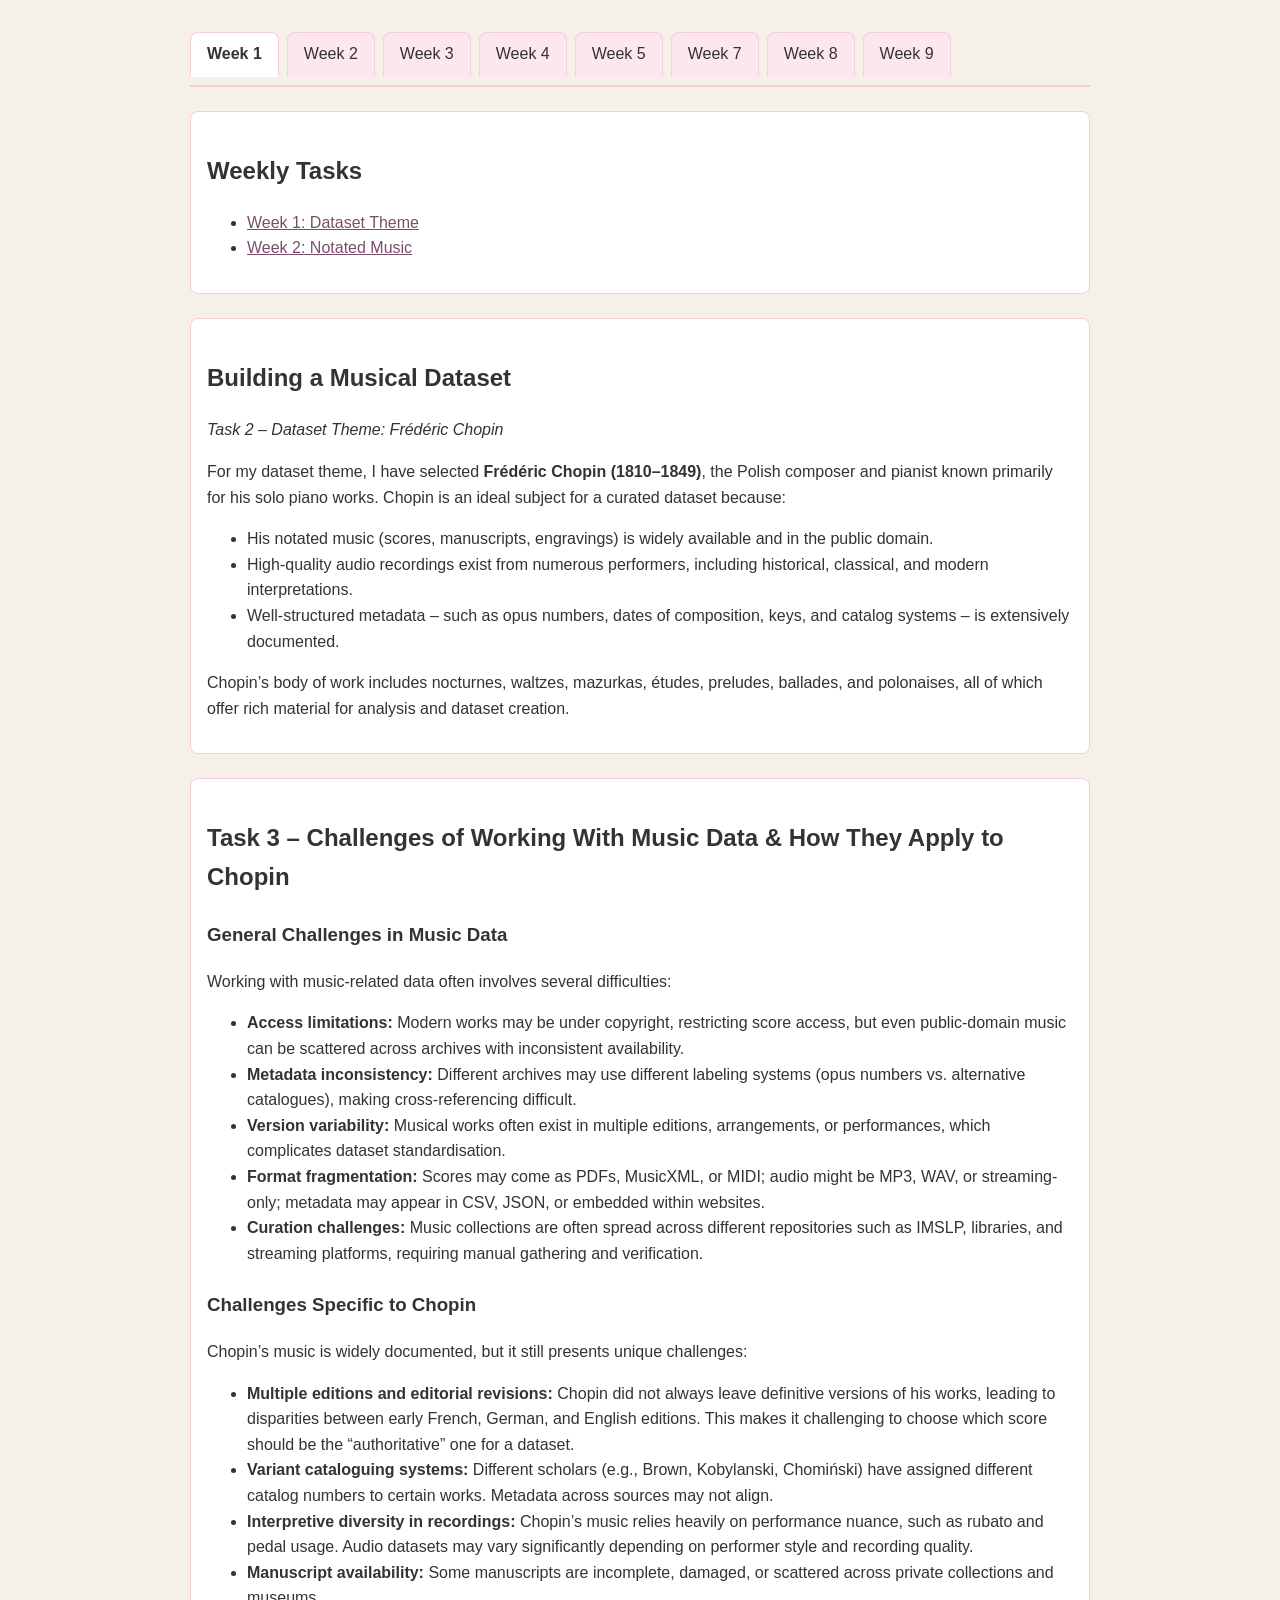
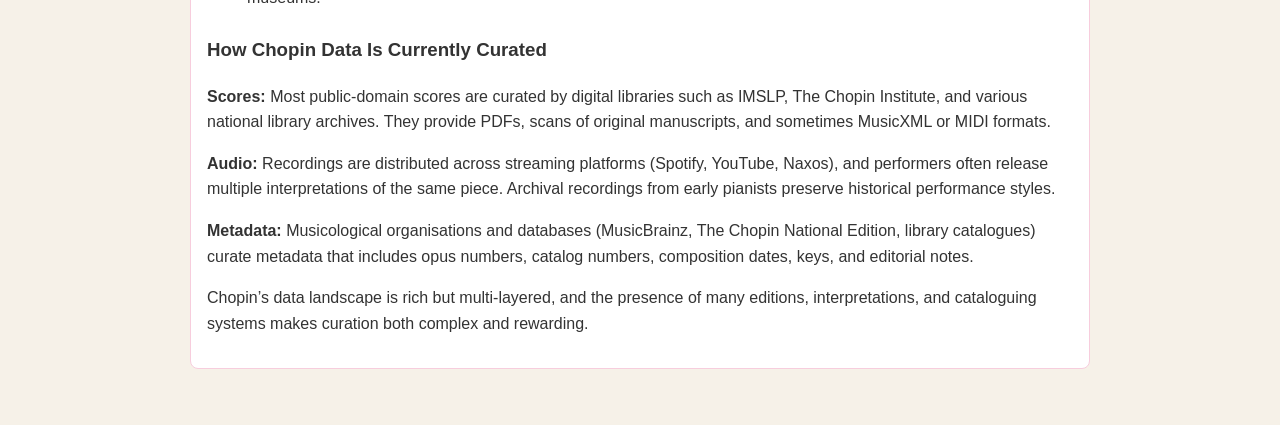
==== index.html @ f95ea47d "Update index.html" ====
<!DOCTYPE html>
<html>
<head>
    <meta charset="UTF-8">
    <title>MCA-2025 – Week 1: Building a Musical Dataset</title>
    <link rel="stylesheet" href="./css/style.css">
</head>

<body>
<main class="content">

    <!-- Tab Navigation -->
    <nav class="tabs">
        <a href="index.html" class="tab active">Week 1</a>
        <a href="tasks/week2.html" class="tab">Week 2</a>
        <a href="#" class="tab">Week 3</a>
        <a href="#" class="tab">Week 4</a>
        <a href="#" class="tab">Week 5</a>
        <a href="#" class="tab">Week 7</a>
        <a href="#" class="tab">Week 8</a>
        <a href="#" class="tab">Week 9</a>
    </nav>
    <section class="box">
        <h2>Weekly Tasks</h2>
        <ul>
            <li><a href="index.html">Week 1: Dataset Theme</a></li>
            <li><a href="tasks/week2.html">Week 2: Notated Music</a></li>
        </ul>
    </section>

    <section class="box">
        <h1>Building a Musical Dataset</h1>
        <p><em>Task 2 – Dataset Theme: Frédéric Chopin</em></p>

        <p>
            For my dataset theme, I have selected <strong>Frédéric Chopin (1810–1849)</strong>, the Polish composer and pianist
            known primarily for his solo piano works. Chopin is an ideal subject for a curated dataset because:
        </p>

        <ul>
            <li>His notated music (scores, manuscripts, engravings) is widely available and in the public domain.</li>
            <li>High-quality audio recordings exist from numerous performers, including historical, classical, and modern interpretations.</li>
            <li>Well-structured metadata – such as opus numbers, dates of composition, keys, and catalog systems – is extensively documented.</li>
        </ul>

        <p>
            Chopin’s body of work includes nocturnes, waltzes, mazurkas, études, preludes, ballades, and polonaises,
            all of which offer rich material for analysis and dataset creation.
        </p>
    </section>

    <section class="box">
        <h2>Task 3 – Challenges of Working With Music Data &amp; How They Apply to Chopin</h2>

        <h3>General Challenges in Music Data</h3>
        <p>Working with music-related data often involves several difficulties:</p>

        <ul>
            <li>
                <strong>Access limitations:</strong>
                Modern works may be under copyright, restricting score access, but even public-domain music can be scattered
                across archives with inconsistent availability.
            </li>
            <li>
                <strong>Metadata inconsistency:</strong>
                Different archives may use different labeling systems (opus numbers vs. alternative catalogues),
                making cross-referencing difficult.
            </li>
            <li>
                <strong>Version variability:</strong>
                Musical works often exist in multiple editions, arrangements, or performances, which complicates dataset standardisation.
            </li>
            <li>
                <strong>Format fragmentation:</strong>
                Scores may come as PDFs, MusicXML, or MIDI; audio might be MP3, WAV, or streaming-only; metadata may appear
                in CSV, JSON, or embedded within websites.
            </li>
            <li>
                <strong>Curation challenges:</strong>
                Music collections are often spread across different repositories such as IMSLP, libraries, and streaming platforms,
                requiring manual gathering and verification.
            </li>
        </ul>

        <h3>Challenges Specific to Chopin</h3>
        <p>Chopin’s music is widely documented, but it still presents unique challenges:</p>

        <ul>
            <li>
                <strong>Multiple editions and editorial revisions:</strong>
                Chopin did not always leave definitive versions of his works, leading to disparities between early French,
                German, and English editions. This makes it challenging to choose which score should be the “authoritative” one for a dataset.
            </li>
            <li>
                <strong>Variant cataloguing systems:</strong>
                Different scholars (e.g., Brown, Kobylanski, Chomiński) have assigned different catalog numbers to certain works.
                Metadata across sources may not align.
            </li>
            <li>
                <strong>Interpretive diversity in recordings:</strong>
                Chopin’s music relies heavily on performance nuance, such as rubato and pedal usage. Audio datasets may vary
                significantly depending on performer style and recording quality.
            </li>
            <li>
                <strong>Manuscript availability:</strong>
                Some manuscripts are incomplete, damaged, or scattered across private collections and museums.
            </li>
        </ul>

        <h3>How Chopin Data Is Currently Curated</h3>

        <p><strong>Scores:</strong> Most public-domain scores are curated by digital libraries such as IMSLP, The Chopin Institute, and various national library archives. They provide PDFs, scans of original manuscripts, and sometimes MusicXML or MIDI formats.</p>

        <p><strong>Audio:</strong> Recordings are distributed across streaming platforms (Spotify, YouTube, Naxos), and performers often release multiple interpretations of the same piece. Archival recordings from early pianists preserve historical performance styles.</p>

        <p><strong>Metadata:</strong> Musicological organisations and databases (MusicBrainz, The Chopin National Edition, library catalogues) curate metadata that includes opus numbers, catalog numbers, composition dates, keys, and editorial notes.</p>

        <p>
            Chopin’s data landscape is rich but multi-layered, and the presence of many editions, interpretations, and cataloguing systems
            makes curation both complex and rewarding.
        </p>
    </section>

</main>
</body>
</html>
---- css/style.css ----
body {
    background-color: #f6f1e8;   
    color: #333333;              
    font-family: Arial, Helvetica, sans-serif;
    margin: 0;
    padding: 2rem;
    line-height: 1.6;
}

main, .content {
    max-width: 900px;
    margin: auto;
}

nav.tabs {
    display: flex;
    gap: 8px;
    border-bottom: 2px solid #f7cddd; 
    margin-bottom: 1.5rem;
    padding-bottom: 0.5rem;
}

nav.tabs a.tab {
    padding: 0.5rem 1rem;
    text-decoration: none;
    border: 1px solid #f7cddd;        
    border-bottom: none;
    background: #fce6ef;             
    border-radius: 8px 8px 0 0;
    color: #333333;                   
    font-weight: 500;
}

nav.tabs a.tab:hover {
    background: #f9dbe7;              
}

nav.tabs a.tab.active {
    background: #ffffff;              
    font-weight: bold;
    border-bottom: 2px solid #ffffff;  
}


h1, h2, h3 {
    color: #333333; 
    margin-top: 1.5rem;
}


img {
    display: block;
    margin: 1rem auto;
    border: 2px solid #f7cddd; 
    max-width: 95%;
}

a {
    color: #7a4e6a; 
}

a:hover {
    color: #b26b8a;
}

.box {
    background: #ffffff;
    border: 1px solid #f7cddd;
    padding: 1rem;
    border-radius: 8px;
    margin: 1.5rem 0;
}
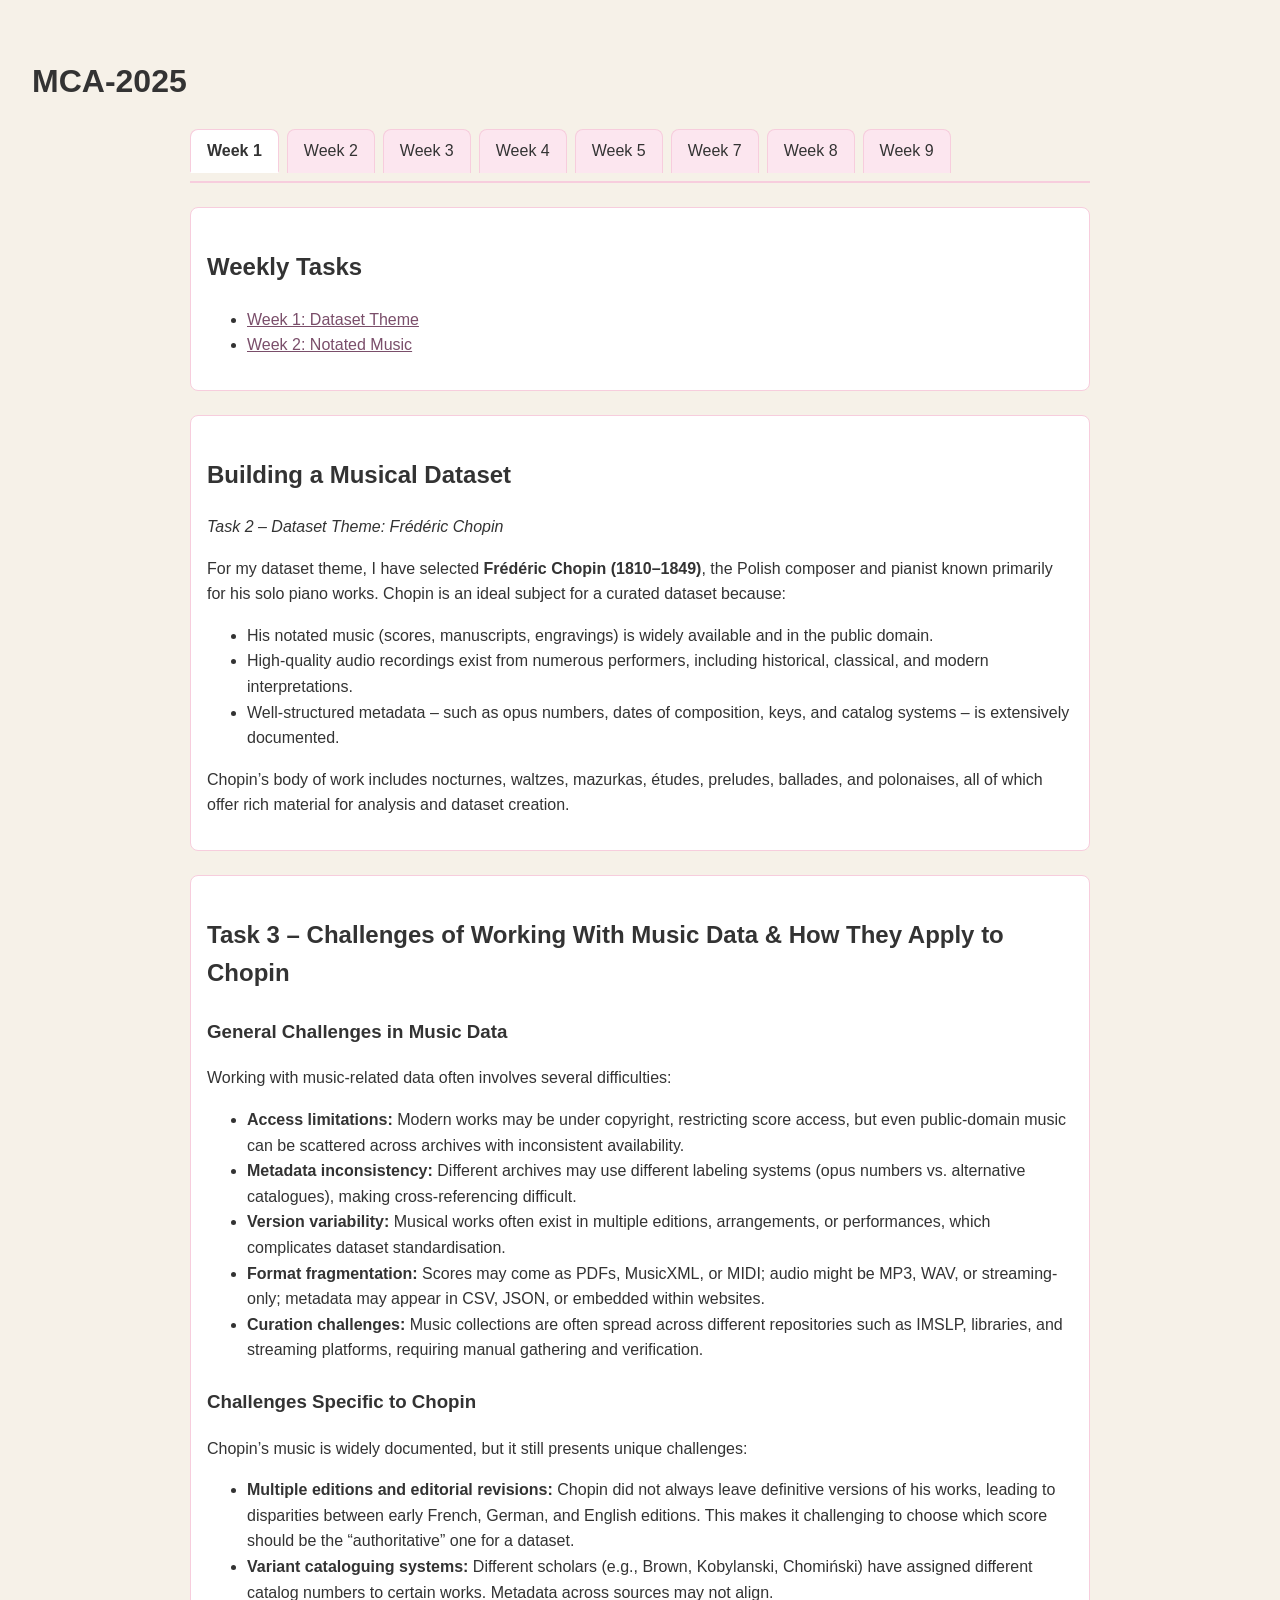
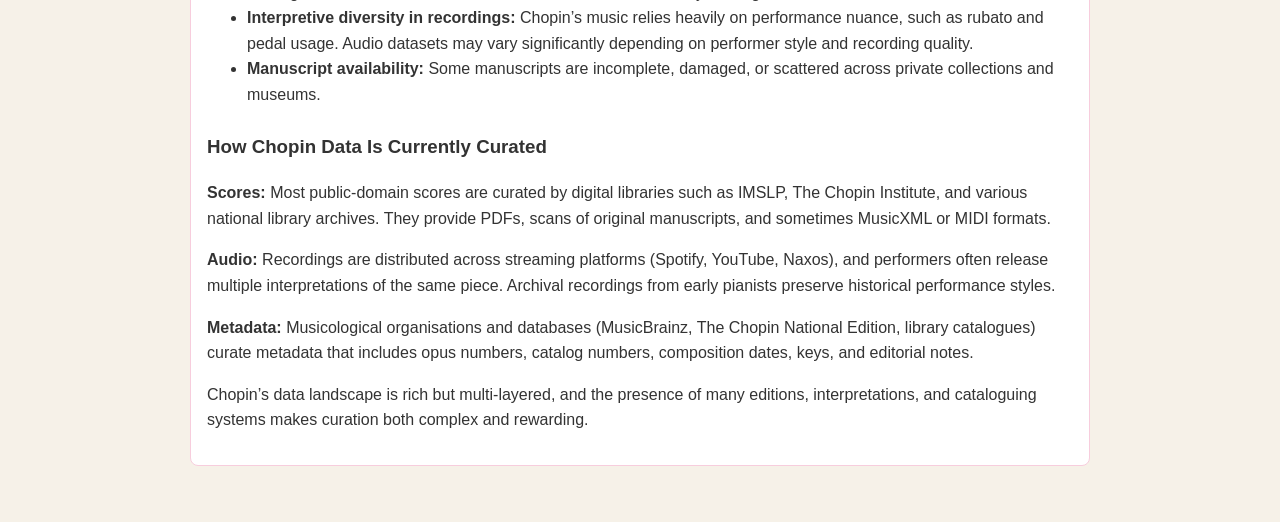
==== commit dd61b382: "Update index.html" ====
--- a/index.html
+++ b/index.html
@@ -7,9 +7,9 @@
 </head>
 
 <body>
+    <h1>MCA-2025</h1>
 <main class="content">
 
-    <!-- Tab Navigation -->
     <nav class="tabs">
         <a href="index.html" class="tab active">Week 1</a>
         <a href="tasks/week2.html" class="tab">Week 2</a>
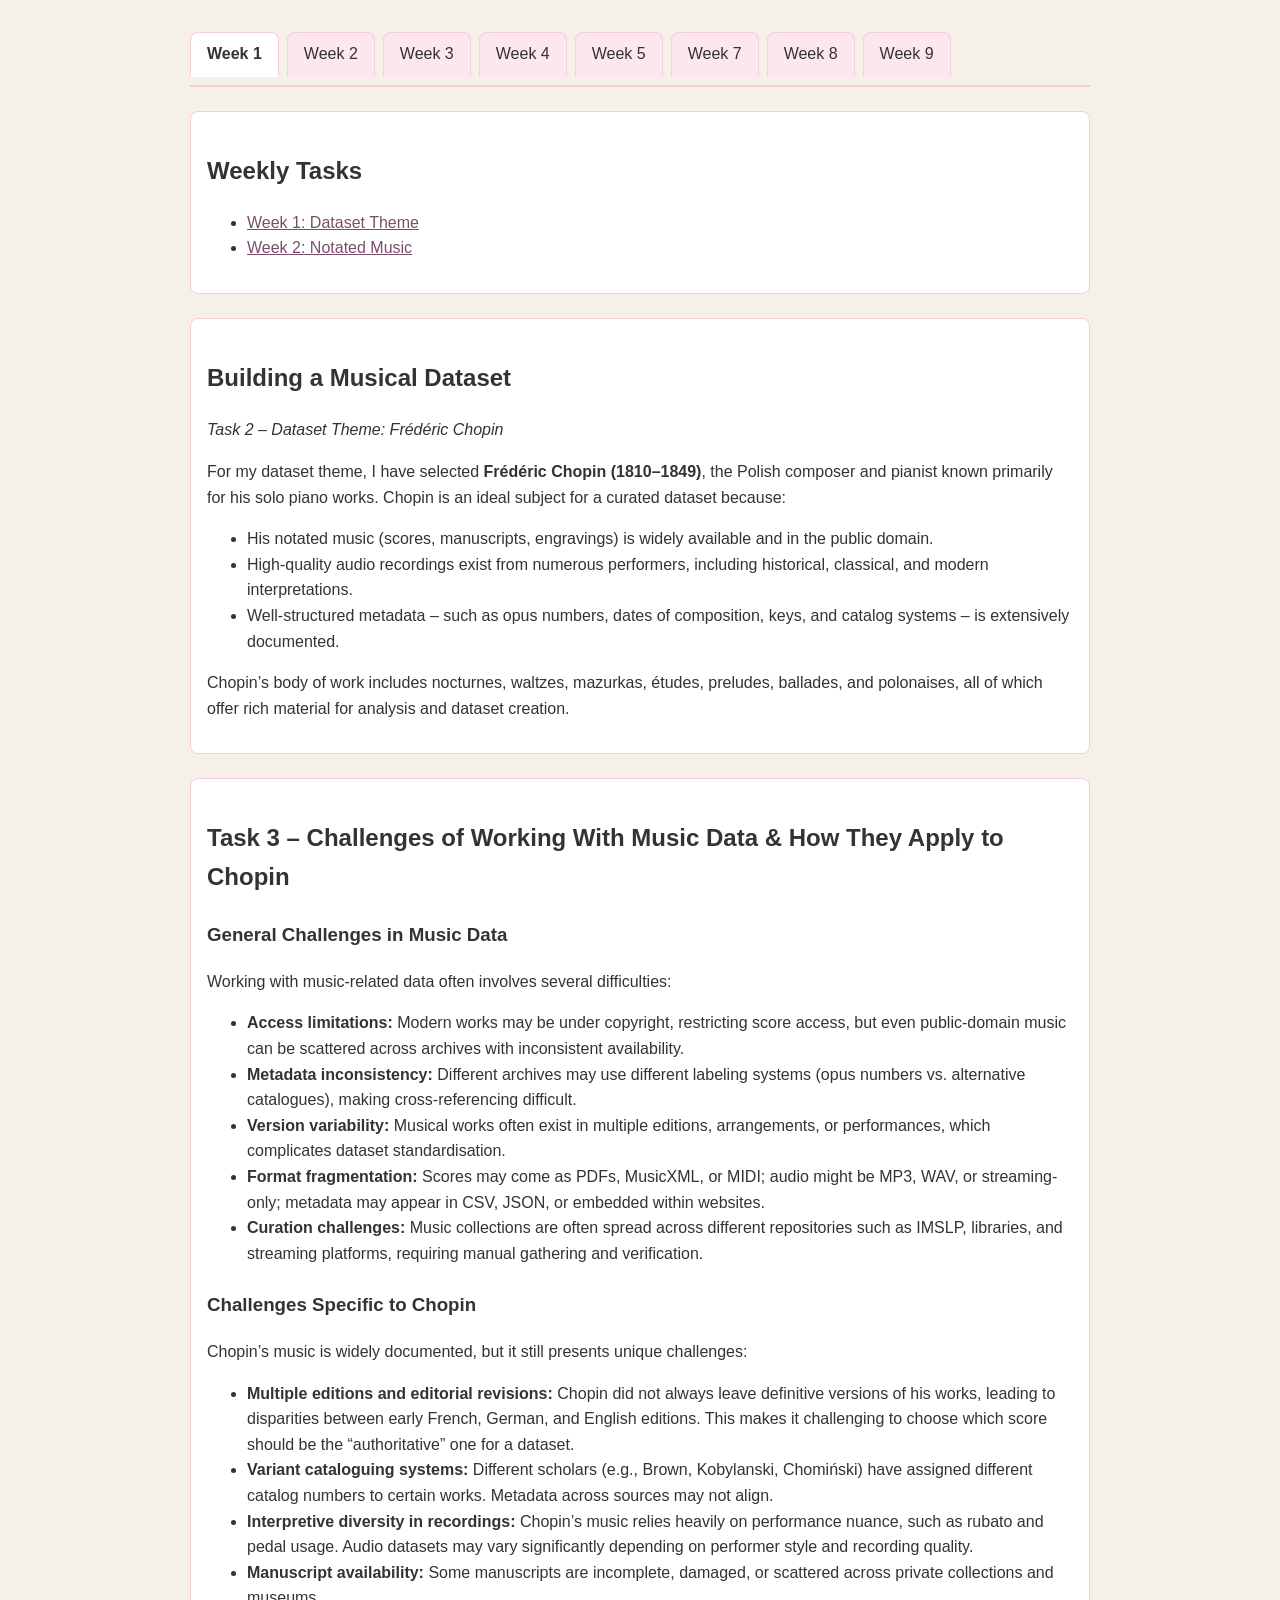
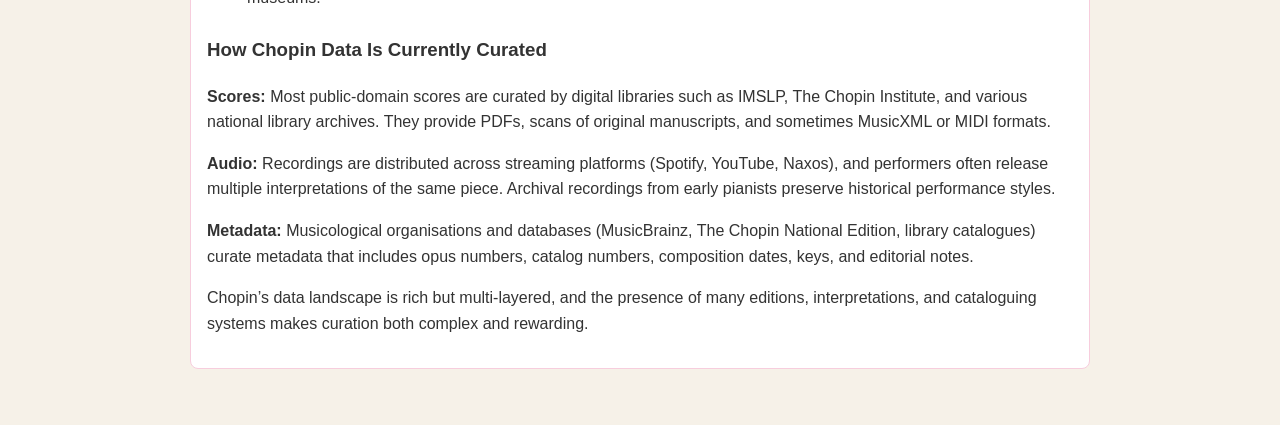
==== commit 8a847a4c: "Update index.html" ====
--- a/index.html
+++ b/index.html
@@ -7,7 +7,6 @@
 </head>
 
 <body>
-    <h1>MCA-2025</h1>
 <main class="content">
 
     <nav class="tabs">
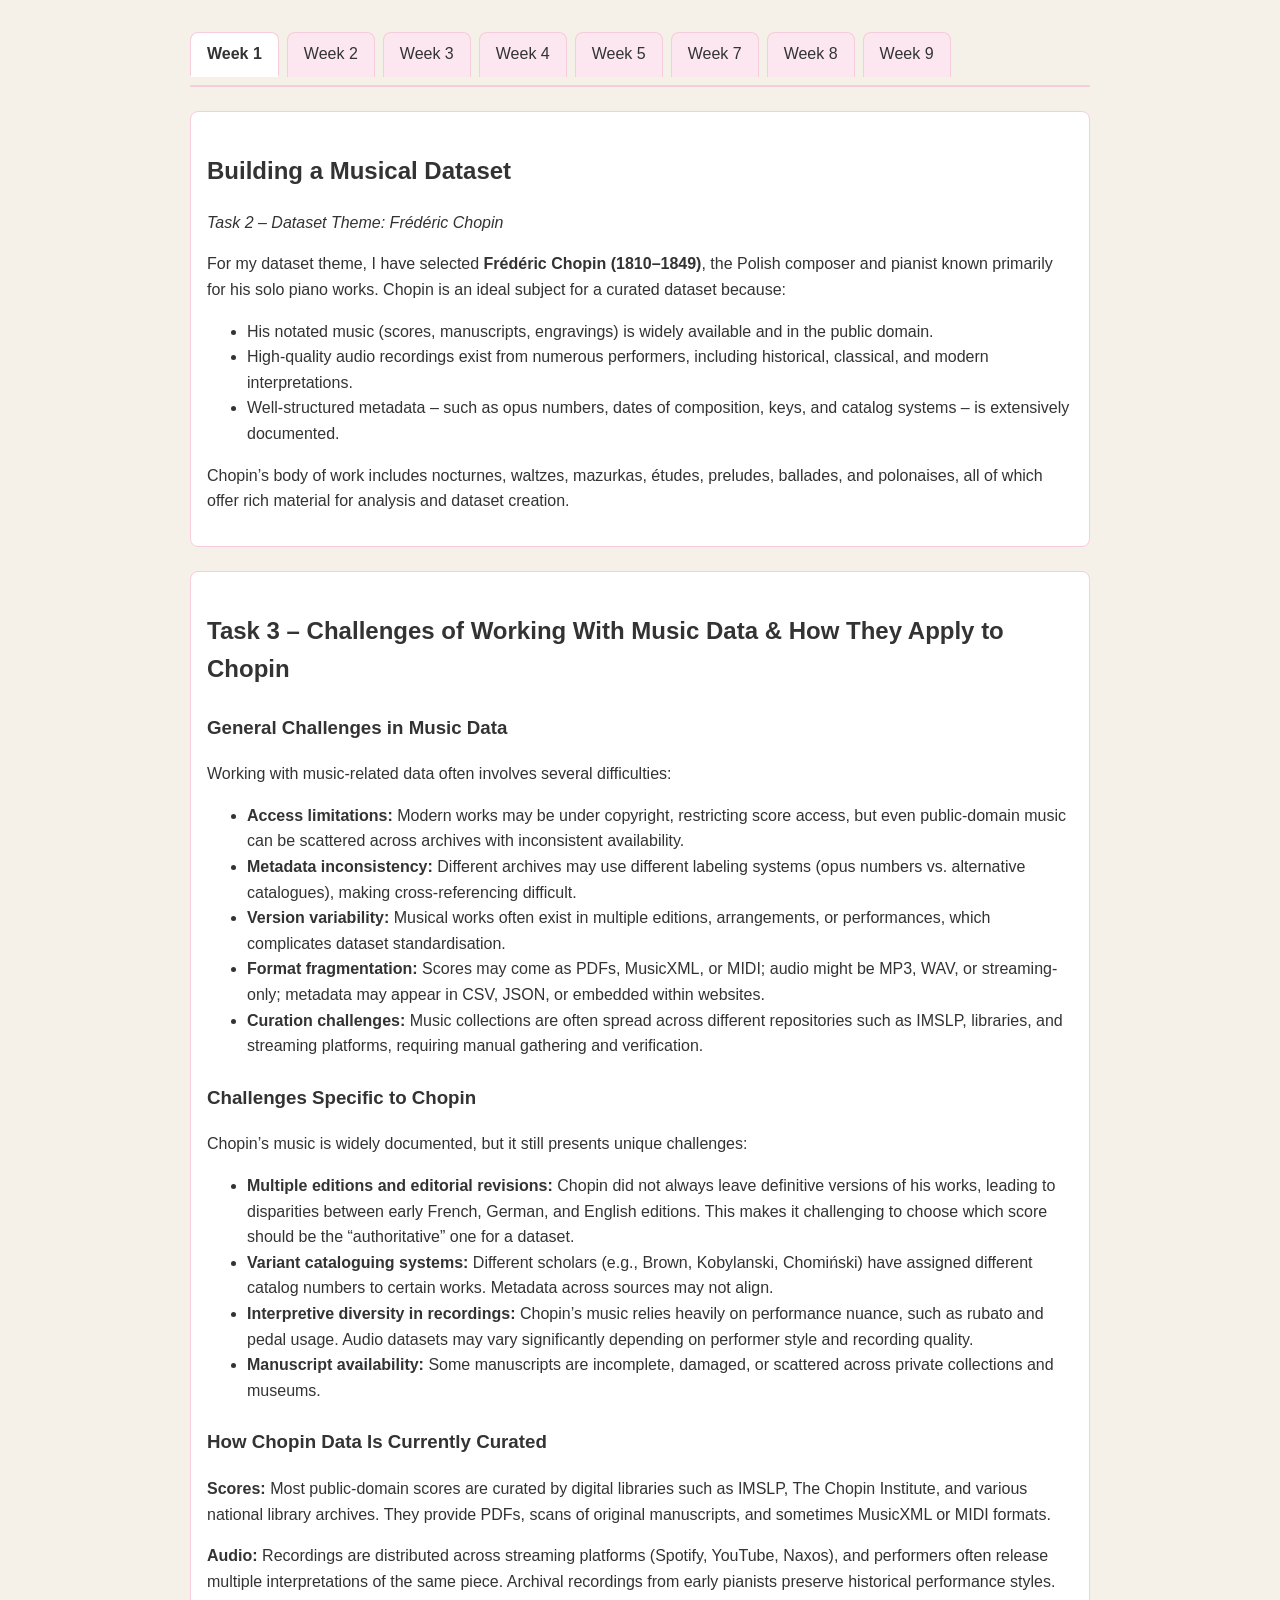
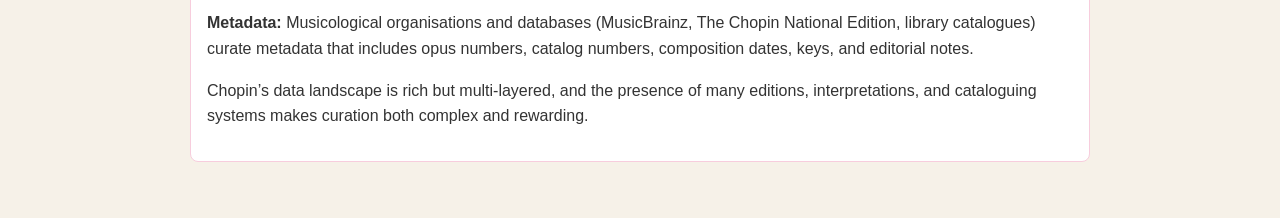
==== commit 9d47d514: "Update index.html" ====
--- a/index.html
+++ b/index.html
@@ -19,13 +19,6 @@
         <a href="#" class="tab">Week 8</a>
         <a href="#" class="tab">Week 9</a>
     </nav>
-    <section class="box">
-        <h2>Weekly Tasks</h2>
-        <ul>
-            <li><a href="index.html">Week 1: Dataset Theme</a></li>
-            <li><a href="tasks/week2.html">Week 2: Notated Music</a></li>
-        </ul>
-    </section>
 
     <section class="box">
         <h1>Building a Musical Dataset</h1>
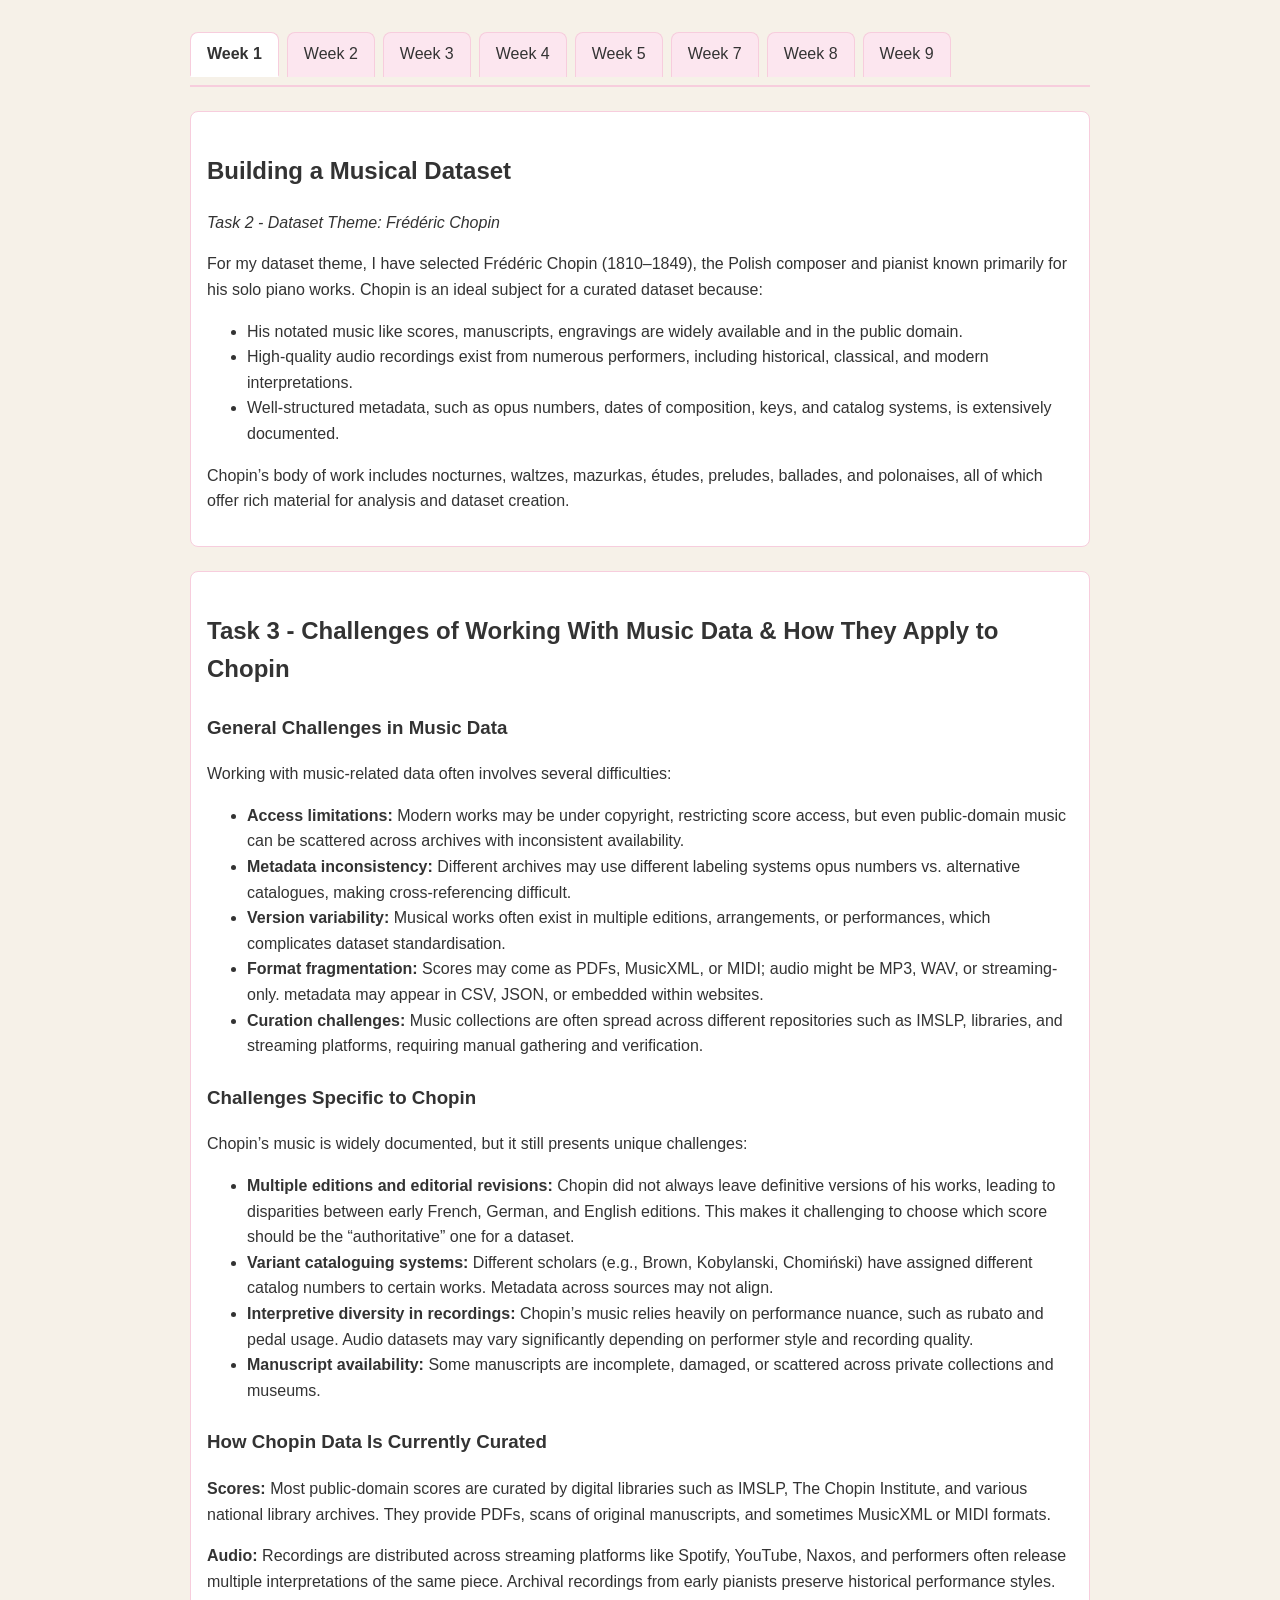
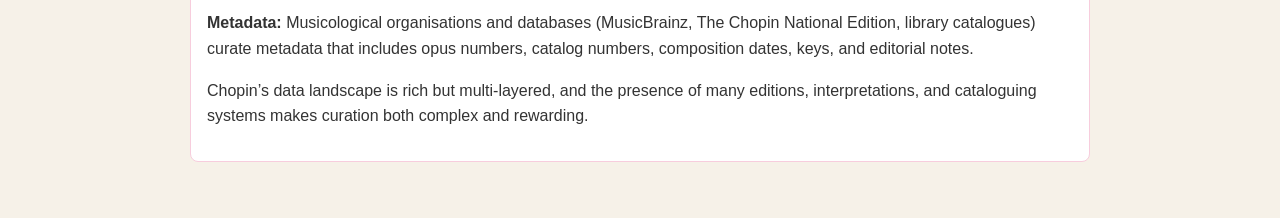
==== commit 3e254e83: "Update index.html" ====
--- a/index.html
+++ b/index.html
@@ -22,17 +22,17 @@
 
     <section class="box">
         <h1>Building a Musical Dataset</h1>
-        <p><em>Task 2 – Dataset Theme: Frédéric Chopin</em></p>
+        <p><em>Task 2 - Dataset Theme: Frédéric Chopin</em></p>
 
         <p>
-            For my dataset theme, I have selected <strong>Frédéric Chopin (1810–1849)</strong>, the Polish composer and pianist
+            For my dataset theme, I have selected Frédéric Chopin (1810–1849), the Polish composer and pianist
             known primarily for his solo piano works. Chopin is an ideal subject for a curated dataset because:
         </p>
 
         <ul>
-            <li>His notated music (scores, manuscripts, engravings) is widely available and in the public domain.</li>
+            <li>His notated music like scores, manuscripts, engravings are widely available and in the public domain.</li>
             <li>High-quality audio recordings exist from numerous performers, including historical, classical, and modern interpretations.</li>
-            <li>Well-structured metadata – such as opus numbers, dates of composition, keys, and catalog systems – is extensively documented.</li>
+            <li>Well-structured metadata, such as opus numbers, dates of composition, keys, and catalog systems, is extensively documented.</li>
         </ul>
 
         <p>
@@ -42,7 +42,7 @@
     </section>
 
     <section class="box">
-        <h2>Task 3 – Challenges of Working With Music Data &amp; How They Apply to Chopin</h2>
+        <h2>Task 3 - Challenges of Working With Music Data &amp; How They Apply to Chopin</h2>
 
         <h3>General Challenges in Music Data</h3>
         <p>Working with music-related data often involves several difficulties:</p>
@@ -55,7 +55,7 @@
             </li>
             <li>
                 <strong>Metadata inconsistency:</strong>
-                Different archives may use different labeling systems (opus numbers vs. alternative catalogues),
+                Different archives may use different labeling systems opus numbers vs. alternative catalogues,
                 making cross-referencing difficult.
             </li>
             <li>
@@ -64,7 +64,7 @@
             </li>
             <li>
                 <strong>Format fragmentation:</strong>
-                Scores may come as PDFs, MusicXML, or MIDI; audio might be MP3, WAV, or streaming-only; metadata may appear
+                Scores may come as PDFs, MusicXML, or MIDI; audio might be MP3, WAV, or streaming-only. metadata may appear
                 in CSV, JSON, or embedded within websites.
             </li>
             <li>
@@ -103,7 +103,7 @@
 
         <p><strong>Scores:</strong> Most public-domain scores are curated by digital libraries such as IMSLP, The Chopin Institute, and various national library archives. They provide PDFs, scans of original manuscripts, and sometimes MusicXML or MIDI formats.</p>
 
-        <p><strong>Audio:</strong> Recordings are distributed across streaming platforms (Spotify, YouTube, Naxos), and performers often release multiple interpretations of the same piece. Archival recordings from early pianists preserve historical performance styles.</p>
+        <p><strong>Audio:</strong> Recordings are distributed across streaming platforms like Spotify, YouTube, Naxos, and performers often release multiple interpretations of the same piece. Archival recordings from early pianists preserve historical performance styles.</p>
 
         <p><strong>Metadata:</strong> Musicological organisations and databases (MusicBrainz, The Chopin National Edition, library catalogues) curate metadata that includes opus numbers, catalog numbers, composition dates, keys, and editorial notes.</p>
 
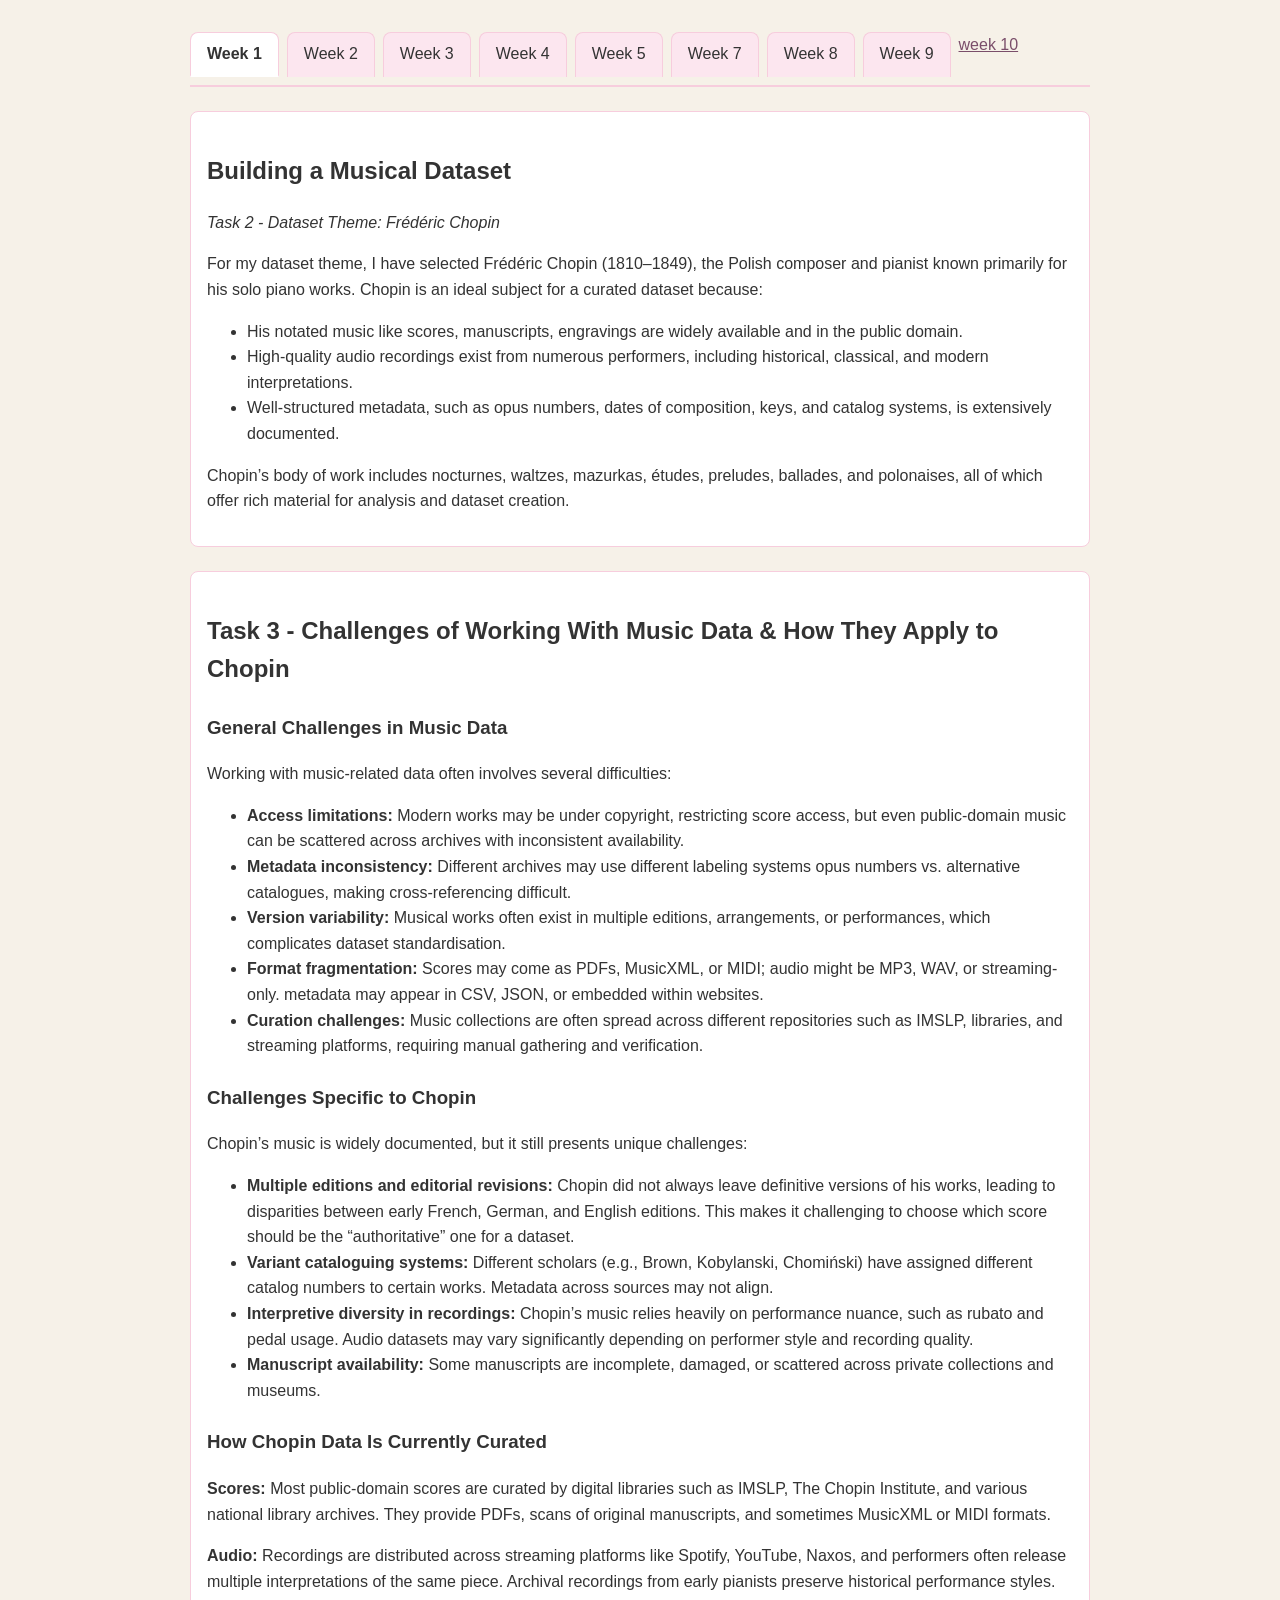
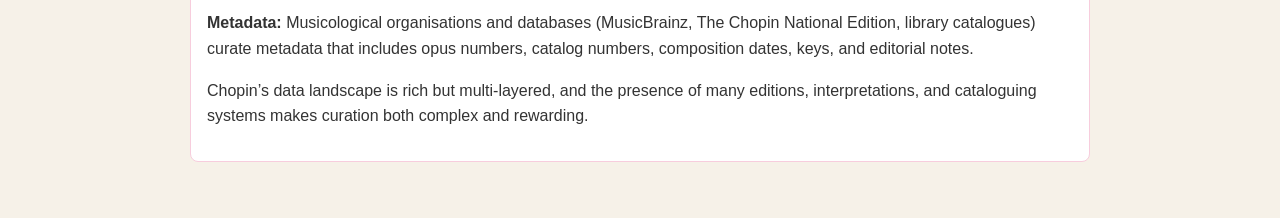
==== commit 3580deb9: "Update index.html" ====
--- a/index.html
+++ b/index.html
@@ -12,12 +12,13 @@
     <nav class="tabs">
         <a href="index.html" class="tab active">Week 1</a>
         <a href="tasks/week2.html" class="tab">Week 2</a>
-        <a href="#" class="tab">Week 3</a>
-        <a href="#" class="tab">Week 4</a>
-        <a href="#" class="tab">Week 5</a>
-        <a href="#" class="tab">Week 7</a>
-        <a href="#" class="tab">Week 8</a>
-        <a href="#" class="tab">Week 9</a>
+        <a href="tasks/week3.html"class="tab">Week 3</a>
+        <a href="tasks/week4.html" class="tab">Week 4</a>
+        <a href="tasks/week5.html" class="tab">Week 5</a>
+        <a href="tasks/week7.html" class="tab">Week 7</a>
+        <a href="tasks/week8.html" class="tab">Week 8</a>
+        <a href="tasks/week9.html" class="tab">Week 9</a>
+    <a href="tasks/week10.html" class-"tab">week 10</a>
     </nav>
 
     <section class="box">
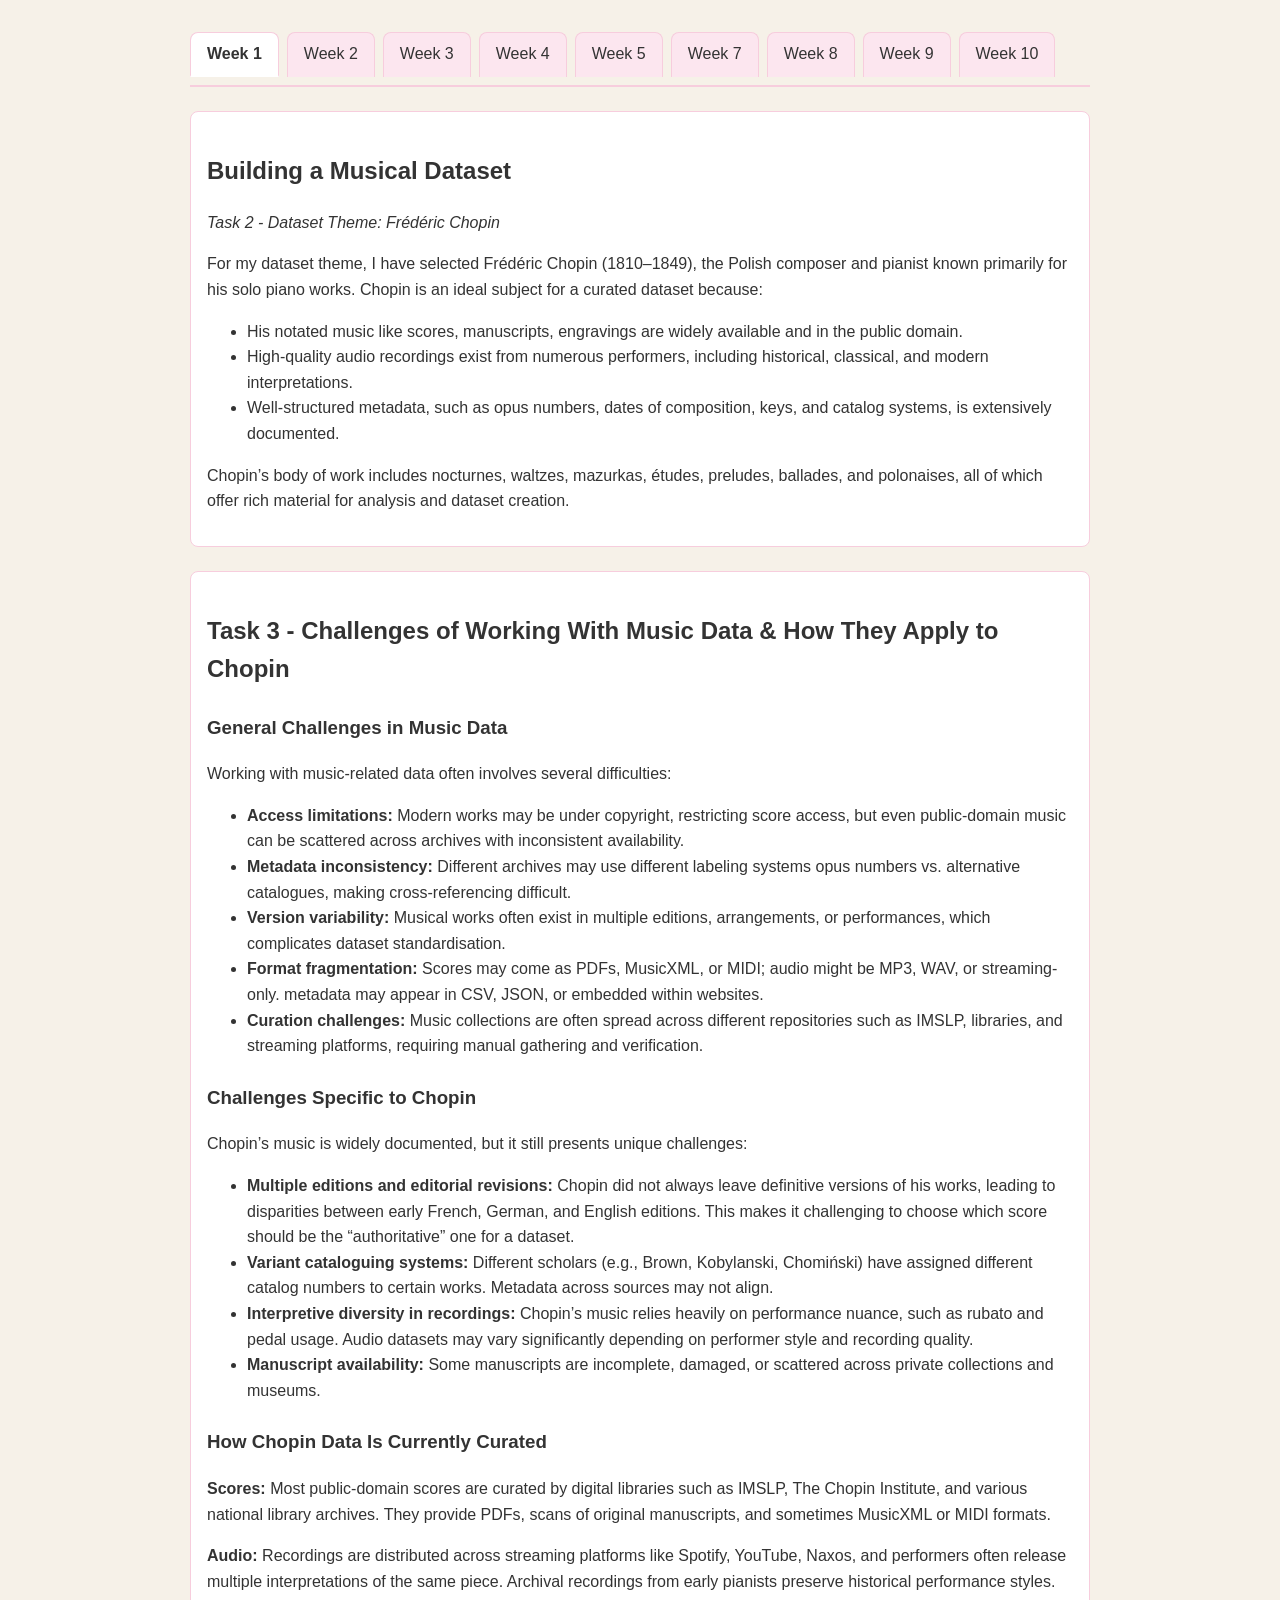
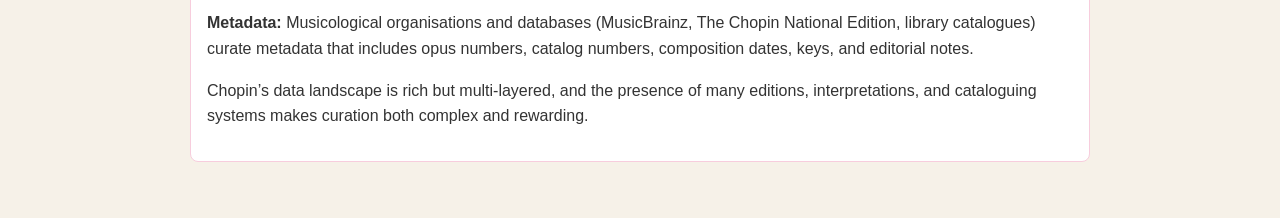
==== commit 5fa8b2a0: "Update index.html" ====
--- a/index.html
+++ b/index.html
@@ -9,17 +9,18 @@
 <body>
 <main class="content">
 
-    <nav class="tabs">
-        <a href="index.html" class="tab active">Week 1</a>
-        <a href="tasks/week2.html" class="tab">Week 2</a>
-        <a href="tasks/week3.html"class="tab">Week 3</a>
-        <a href="tasks/week4.html" class="tab">Week 4</a>
-        <a href="tasks/week5.html" class="tab">Week 5</a>
-        <a href="tasks/week7.html" class="tab">Week 7</a>
-        <a href="tasks/week8.html" class="tab">Week 8</a>
-        <a href="tasks/week9.html" class="tab">Week 9</a>
-    <a href="tasks/week10.html" class-"tab">week 10</a>
-    </nav>
+   <nav class="tabs">
+    <a href="index.html" class="tab active">Week 1</a>
+    <a href="tasks/week2.html" class="tab">Week 2</a>
+    <a href="tasks/week3.html" class="tab">Week 3</a>
+    <a href="tasks/week4.html" class="tab">Week 4</a>
+    <a href="tasks/week5.html" class="tab">Week 5</a>
+    <a href="tasks/week7.html" class="tab">Week 7</a>
+    <a href="tasks/week8.html" class="tab">Week 8</a>
+    <a href="tasks/week9.html" class="tab">Week 9</a>
+    <a href="tasks/week10.html" class="tab">Week 10</a>
+</nav>
+
 
     <section class="box">
         <h1>Building a Musical Dataset</h1>
